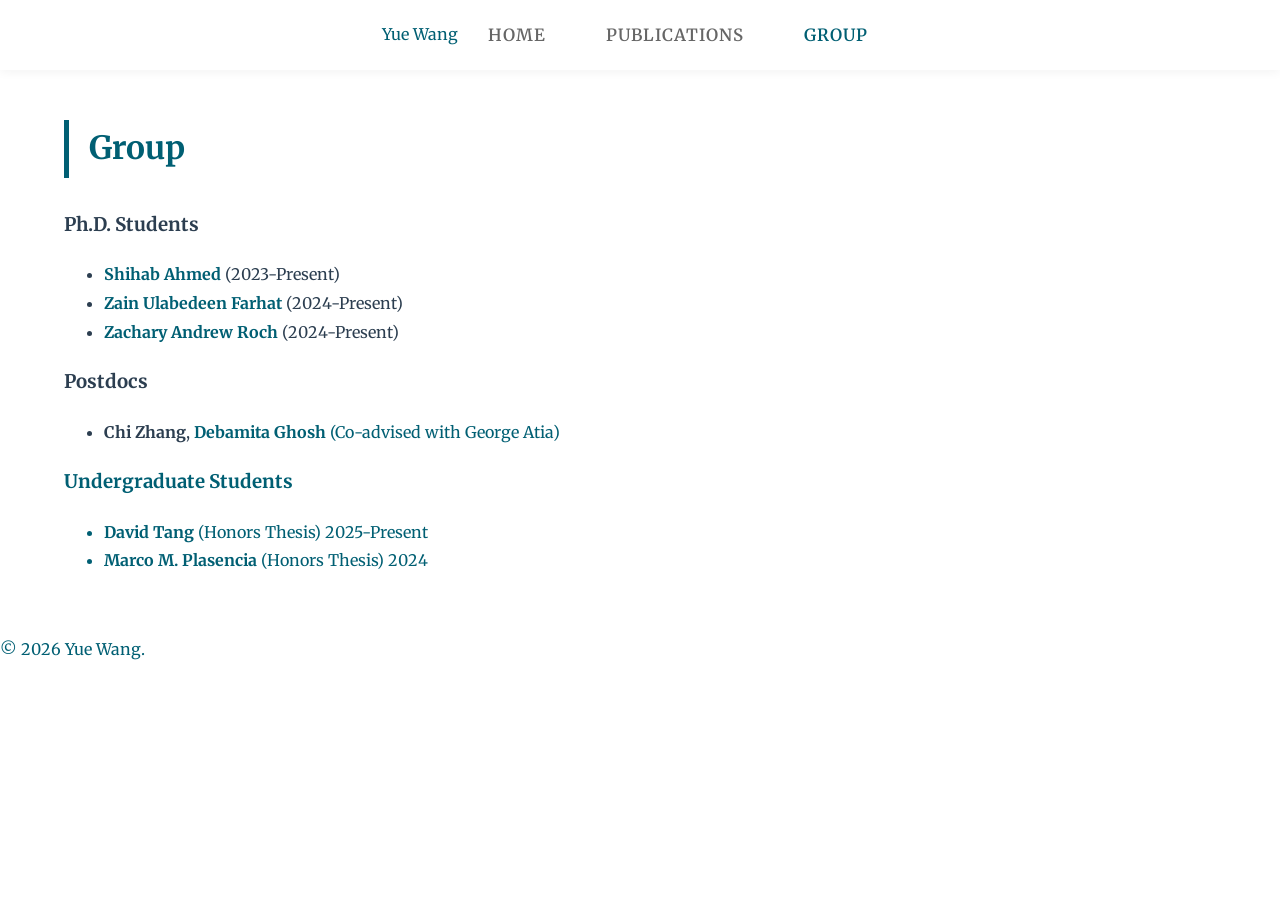
==== group.html @ 693f9444 "Update group.html" ====
<!DOCTYPE html>
<html lang="en">
<head>
    <meta charset="UTF-8">
    <meta name="viewport" content="width=device-width, initial-scale=1.0">
    <title>Yue Wang - Group</title>
    <link rel="stylesheet" href="https://fonts.googleapis.com/css2?family=Merriweather:wght@300;400;500;600&display=swap">
    <link rel="stylesheet" href="https://cdnjs.cloudflare.com/ajax/libs/font-awesome/5.15.3/css/all.min.css">
    <link rel="stylesheet" href="styles.css">
</head>
<body>
    <nav class="navbar">
        <div class="nav-container">
            <a href="index.html" class="nav-logo">Yue Wang</a>
            <ul class="nav-links">
                <li><a href="index.html">Home</a></li>
                <li><a href="publications.html">Publications</a></li>
                <li><a href="group.html" class="active">Group</a></li>
            </ul>
        </div>
    </nav>

    <main class="container">
        <section id="group">
            <h2>Group</h2>
            <div class="group-category">
                <h3>Ph.D. Students</h3>
                <ul class="member-list">
                    <li><strong><a href="https://scholar.google.com/citations?user=rnjZ5TsAAAAJ">Shihab Ahmed</a></strong> (2023-Present)</li>
                    <li><strong><a href="https://scholar.google.com/citations?user=D2qVJCsAAAAJ">Zain Ulabedeen Farhat</a></strong> (2024-Present)</li>
                    <li><strong><a href="https://scholar.google.com/citations?user=ZyR7ZvEAAAAJ">Zachary Andrew Roch</a></strong> (2024-Present)</li>
                </ul>
            </div>
            <div class="group-category">
                <h3>Postdocs</h3>
                <ul class="member-list">
                    <li><strong>Chi Zhang</strong>, <strong><a href="https://scholar.google.com/citations?user=lnEnqvkAAAAJ&hl=en">Debamita Ghosh</strong> (Co-advised with George Atia)</li>
                </ul>
            </div>
            <div class="group-category">
                <h3>Undergraduate Students</h3>
                <ul class="member-list">
                    <li><strong>David Tang</strong> (Honors Thesis) 2025-Present</li>
                    <li><strong>Marco M. Plasencia</strong> (Honors Thesis) 2024</li>
                </ul>
            </div>
        </section>
    </main>

    <footer>
        <p>&copy; 2026 Yue Wang.</p>
    </footer>
</body>
</html>
---- styles.css ----
/* --- 核心变量：在这里一键改色 --- */
:root {
    --primary-color: #005f73;    /* 专业深青色 */
    --accent-color: #0a9396;     /* 亮青色 */
    --bg-light: #f8f9fa;         /* 浅灰色背景 */
    --text-main: #2c3e50;        /* 主文字颜色 */
    --border-color: #e9ecef;     /* 边框颜色 */
}

body {
    font-family: 'Merriweather', serif;
    margin: 0;
    padding: 0;
    color: var(--text-main);
    background-color: #fff;
    line-height: 1.8;
}

/* --- 导航栏：增加设计感 --- */
.navbar {
    background-color: #fff;
    padding: 20px 0;
    width: 100%;
    position: sticky;
    top: 0;
    z-index: 1000;
    box-shadow: 0 2px 10px rgba(0,0,0,0.05); /* 增加微妙的阴影 */
}

.nav-container {
    width: 90%;
    max-width: 1200px;
    margin: 0 auto;
    display: flex;
    justify-content: center;
}

.nav-links {
    list-style: none;
    display: flex;
    margin: 0;
    padding: 0;
}

.nav-links li {
    margin: 0 30px;
}

.nav-links a {
    color: #666;
    text-decoration: none;
    font-size: 1.05rem;
    font-weight: 600;
    text-transform: uppercase; /* 字母大写更有高级感 */
    letter-spacing: 1px;
    transition: all 0.3s;
}

.nav-links a:hover, .nav-links a.active {
    color: var(--primary-color);
}

/* --- 页面头部：加入浅色背景块区分 --- */
.page-header {
    width: 100%;
    background-color: var(--bg-light); /* 给头部加一个浅灰底色 */
    padding: 60px 0;
    border-bottom: 1px solid var(--border-color);
}

.header-content-simple {
    width: 90%;
    max-width: 1200px;
    margin: 0 auto;
}

.header-content-simple h1 {
    font-size: 3rem;
    margin: 0 0 10px 0;
    color: var(--primary-color); /* 名字改用主题色 */
}

.header-content-simple p {
    font-size: 1.2rem;
    color: #666;
    margin: 0;
}

/* --- 社交链接：变成精致的小标签 --- */
.social-links {
    margin-top: 25px;
}

.social-links a {
    display: inline-flex;
    align-items: center;
    padding: 8px 16px;
    background: #fff;
    border: 1px solid var(--border-color);
    border-radius: 20px;
    margin-right: 15px;
    color: var(--primary-color);
    text-decoration: none;
    font-size: 0.95rem;
    transition: all 0.3s;
    box-shadow: 0 2px 5px rgba(0,0,0,0.02);
}

.social-links a i {
    margin-right: 8px;
    color: var(--accent-color); /* 图标用亮色点缀 */
}

.social-links a:hover {
    background: var(--primary-color);
    color: #fff;
    transform: translateY(-2px);
}

.social-links a:hover i {
    color: #fff;
}

/* --- 主内容区 --- */
.container {
    width: 90%;
    max-width: 1200px;
    margin: 50px auto;
}

section {
    margin-bottom: 60px;
}

h2 {
    font-size: 2rem;
    color: var(--primary-color);
    border-left: 5px solid var(--primary-color); /* 左侧装饰条 */
    padding-left: 20px;
    margin-bottom: 30px;
}

/* --- News 样式：告别单调列表 --- */
.news-list {
    list-style: none;
    padding: 0;
}

.news-list li {
    background: #fff;
    padding: 15px 20px;
    margin-bottom: 10px;
    border-radius: 8px;
    border-left: 3px solid var(--accent-color);
    box-shadow: 2px 2px 10px rgba(0,0,0,0.03);
    transition: transform 0.2s;
}

.news-list li:hover {
    transform: translateX(5px);
}

/* --- 链接样式 --- */
a {
    color: var(--primary-color);
    text-decoration: none;
    border-bottom: 1px solid transparent;
    transition: all 0.3s;
}

a:hover {
    border-bottom: 1px solid var(--primary-color);
}

/* --- 响应式 --- */
@media (max-width: 768px) {
    .nav-links li { margin: 0 10px; }
    .header-content-simple h1 { font-size: 2.2rem; }
}
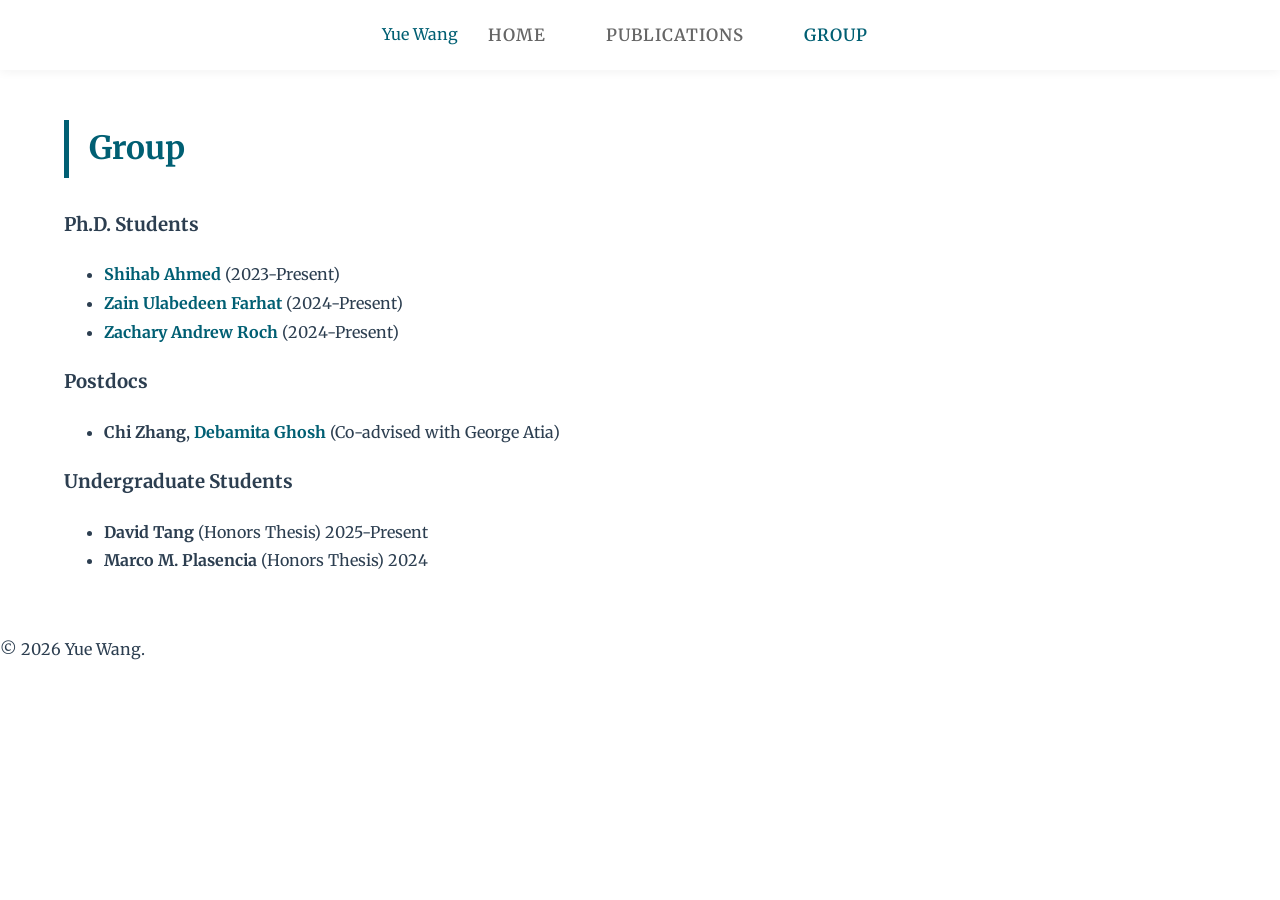
==== commit ef2cc435: "Update group.html" ====
--- a/group.html
+++ b/group.html
@@ -34,7 +34,7 @@
             <div class="group-category">
                 <h3>Postdocs</h3>
                 <ul class="member-list">
-                    <li><strong>Chi Zhang</strong>, <strong><a href="https://scholar.google.com/citations?user=lnEnqvkAAAAJ&hl=en">Debamita Ghosh</strong> (Co-advised with George Atia)</li>
+                    <li><strong>Chi Zhang</strong>, <strong><a href="https://scholar.google.com/citations?user=lnEnqvkAAAAJ&hl=en">Debamita Ghosh</a></strong> (Co-advised with George Atia)</li>
                 </ul>
             </div>
             <div class="group-category">
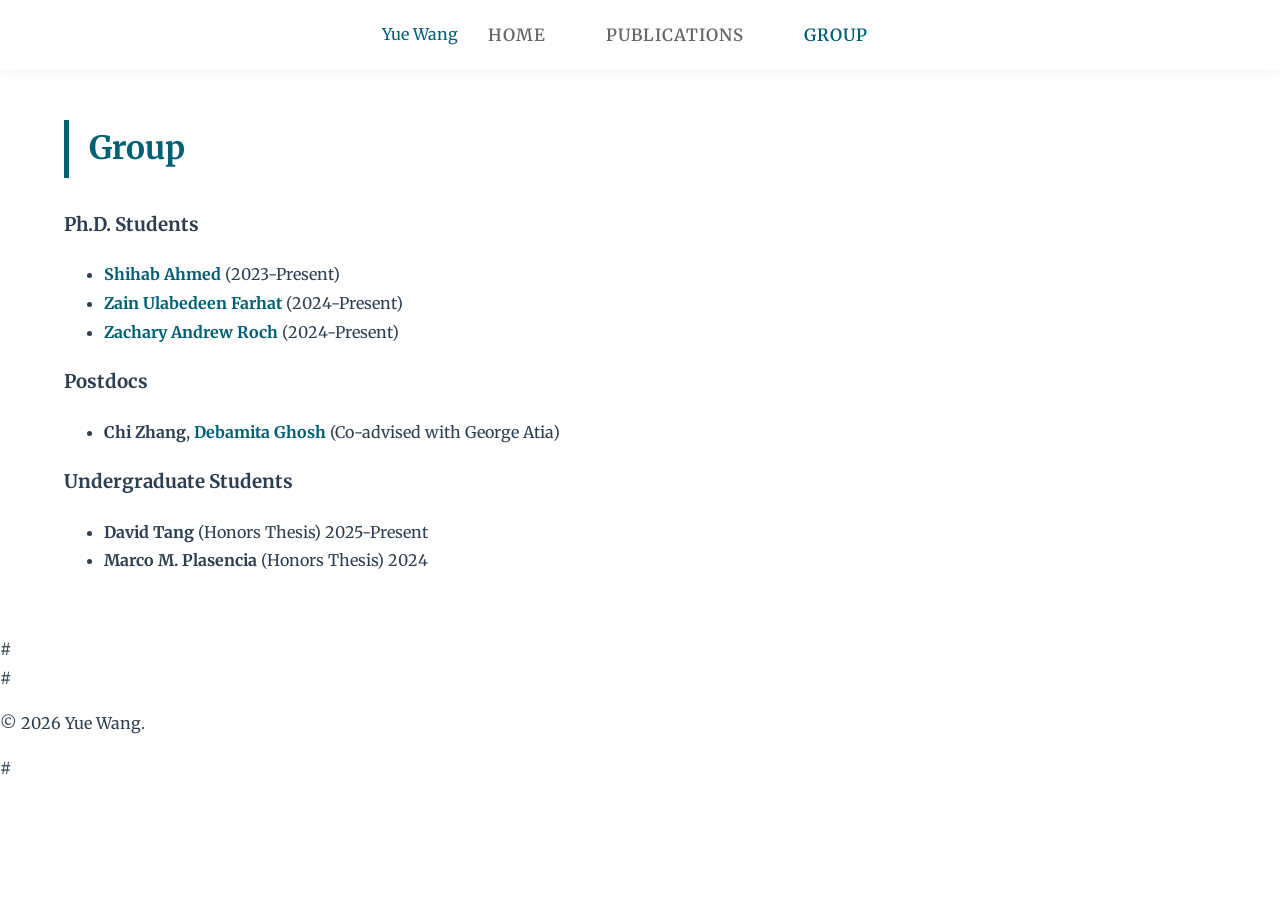
==== commit 6f51b3cf: "Update group.html" ====
--- a/group.html
+++ b/group.html
@@ -47,8 +47,8 @@
         </section>
     </main>
 
-    <footer>
-        <p>&copy; 2026 Yue Wang.</p>
-    </footer>
+   # <footer>
+  #      <p>&copy; 2026 Yue Wang.</p>
+   # </footer>
 </body>
 </html>
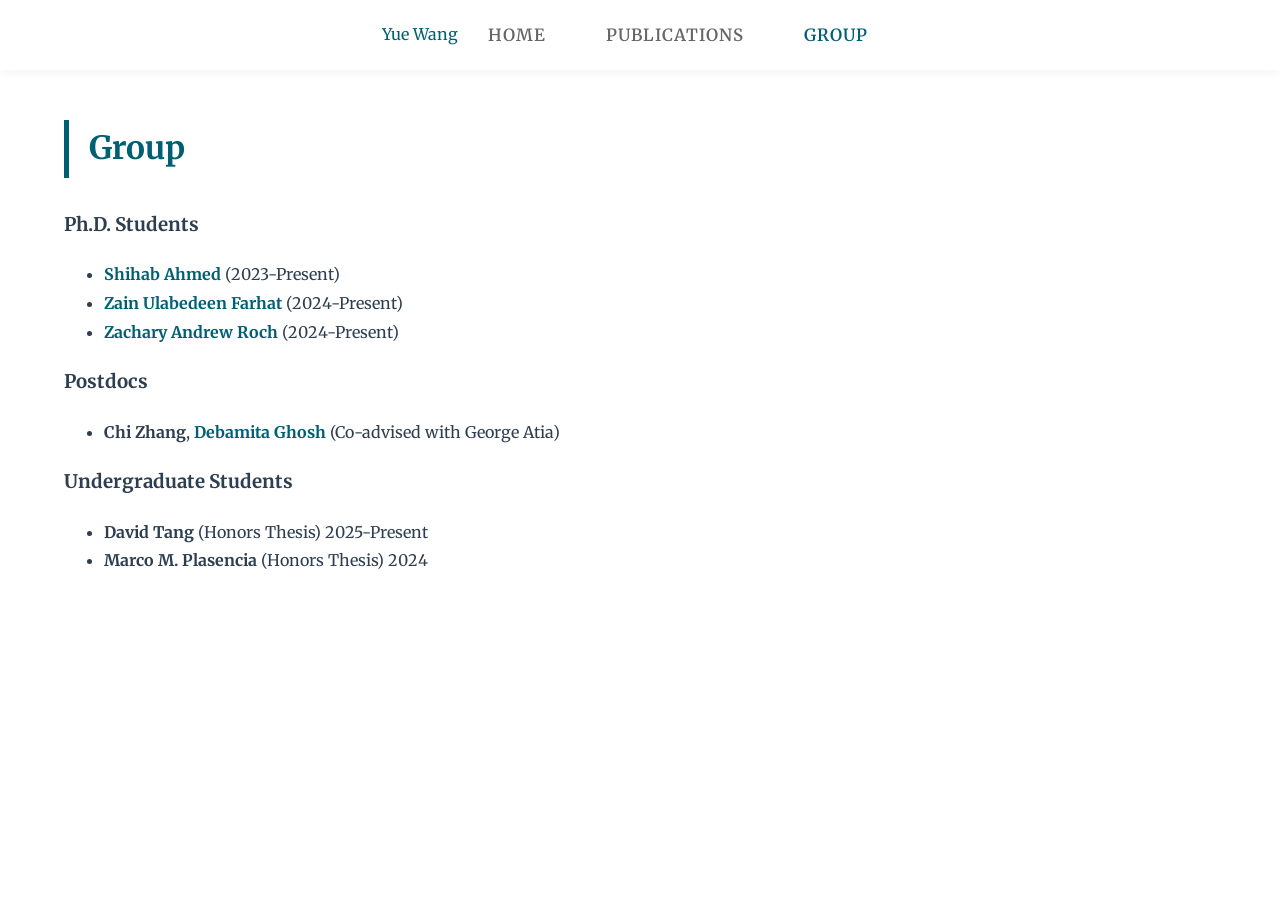
==== commit b892c9df: "Update group.html" ====
--- a/group.html
+++ b/group.html
@@ -47,8 +47,6 @@
         </section>
     </main>
 
-   # <footer>
-  #      <p>&copy; 2026 Yue Wang.</p>
-   # </footer>
+
 </body>
 </html>
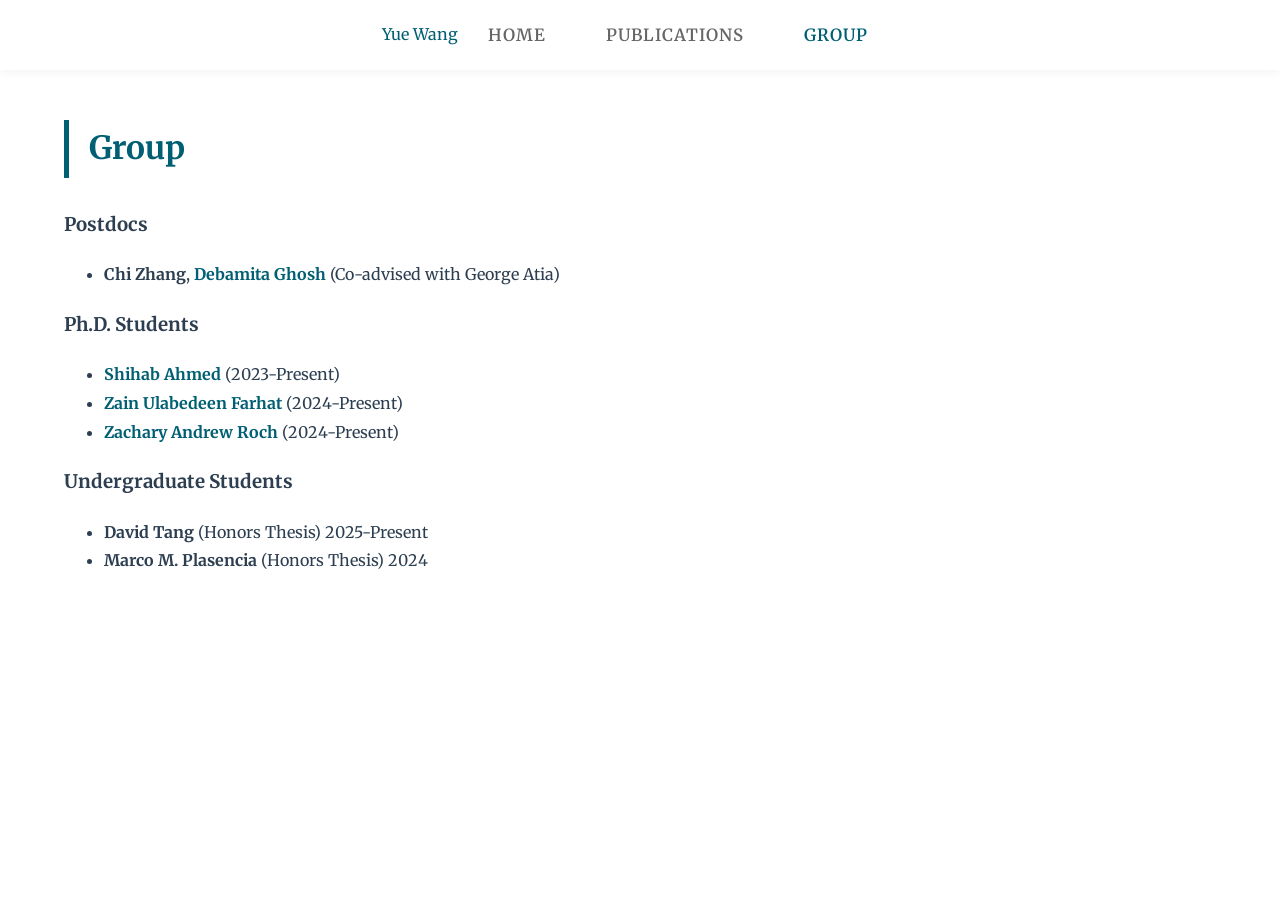
==== commit ef487894: "Update group.html" ====
--- a/group.html
+++ b/group.html
@@ -24,6 +24,12 @@
         <section id="group">
             <h2>Group</h2>
             <div class="group-category">
+                <h3>Postdocs</h3>
+                <ul class="member-list">
+                    <li><strong>Chi Zhang</strong>, <strong><a href="https://scholar.google.com/citations?user=lnEnqvkAAAAJ&hl=en">Debamita Ghosh</a></strong> (Co-advised with George Atia)</li>
+                </ul>
+            </div>
+            <div class="group-category">
                 <h3>Ph.D. Students</h3>
                 <ul class="member-list">
                     <li><strong><a href="https://scholar.google.com/citations?user=rnjZ5TsAAAAJ">Shihab Ahmed</a></strong> (2023-Present)</li>
@@ -31,12 +37,7 @@
                     <li><strong><a href="https://scholar.google.com/citations?user=ZyR7ZvEAAAAJ">Zachary Andrew Roch</a></strong> (2024-Present)</li>
                 </ul>
             </div>
-            <div class="group-category">
-                <h3>Postdocs</h3>
-                <ul class="member-list">
-                    <li><strong>Chi Zhang</strong>, <strong><a href="https://scholar.google.com/citations?user=lnEnqvkAAAAJ&hl=en">Debamita Ghosh</a></strong> (Co-advised with George Atia)</li>
-                </ul>
-            </div>
+            
             <div class="group-category">
                 <h3>Undergraduate Students</h3>
                 <ul class="member-list">
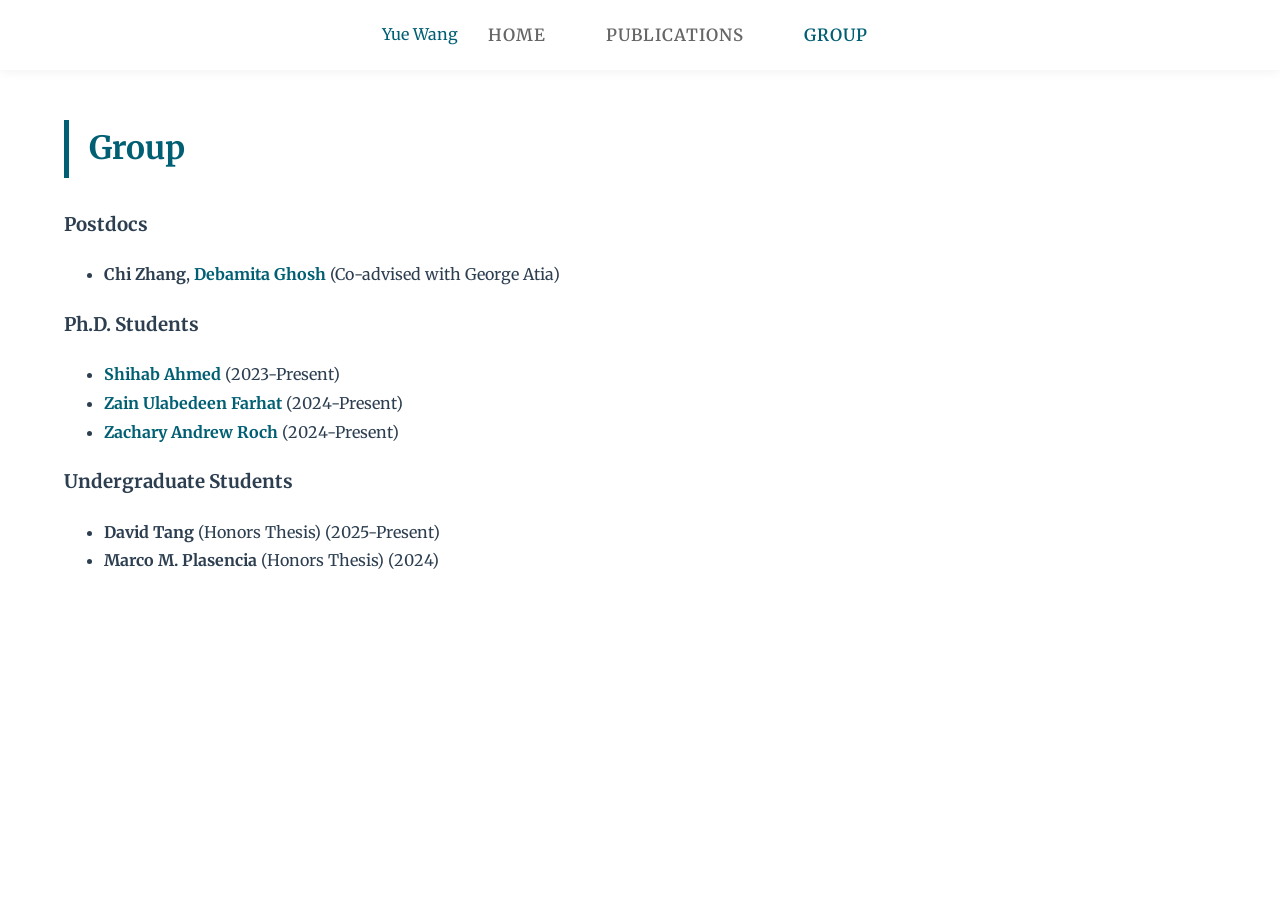
==== commit 360932f0: "Update group.html" ====
--- a/group.html
+++ b/group.html
@@ -41,8 +41,8 @@
             <div class="group-category">
                 <h3>Undergraduate Students</h3>
                 <ul class="member-list">
-                    <li><strong>David Tang</strong> (Honors Thesis) 2025-Present</li>
-                    <li><strong>Marco M. Plasencia</strong> (Honors Thesis) 2024</li>
+                    <li><strong>David Tang</strong> (Honors Thesis) (2025-Present)</li>
+                    <li><strong>Marco M. Plasencia</strong> (Honors Thesis) (2024)</li>
                 </ul>
             </div>
         </section>
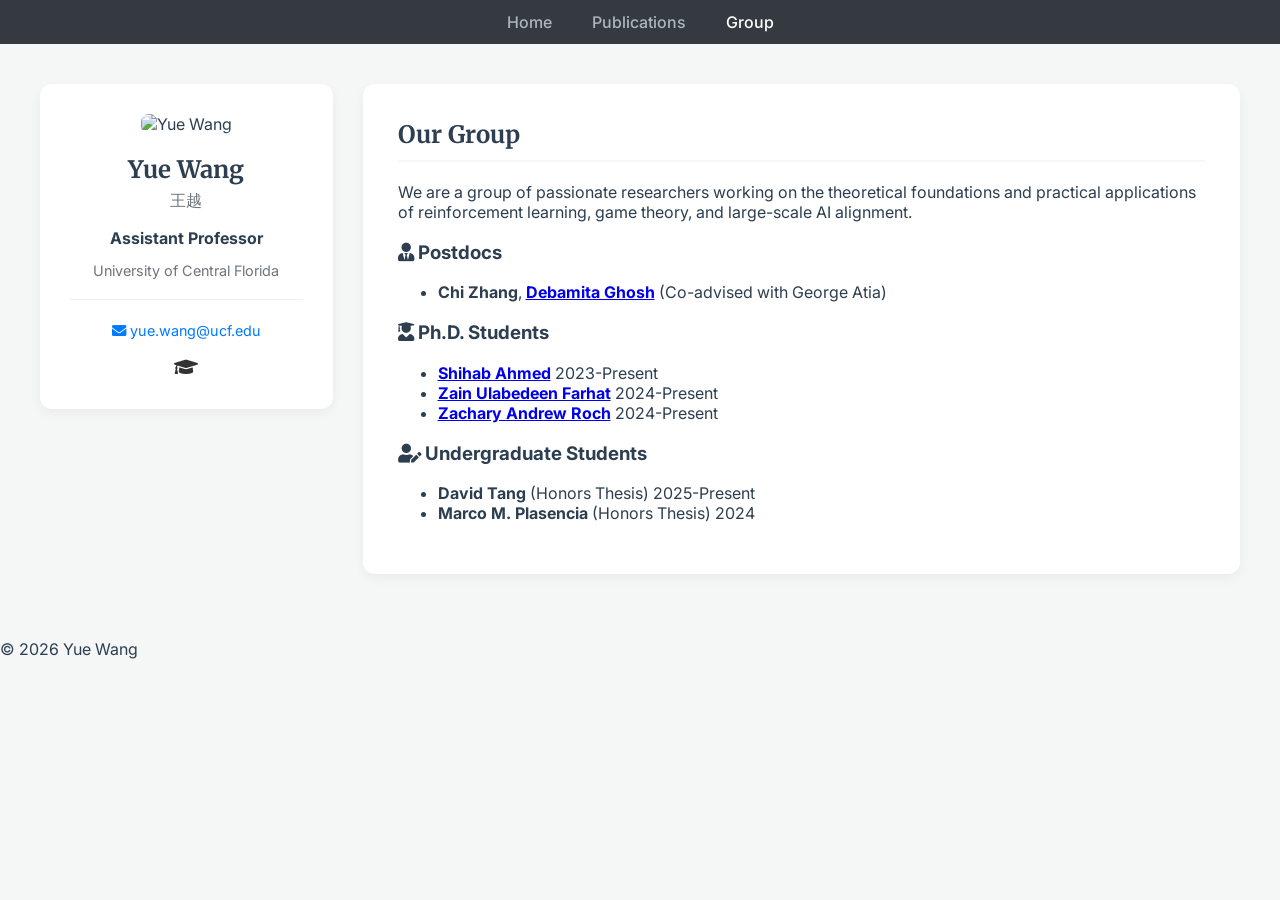
==== commit 289e0ab5: "Update group.html" ====
--- a/group.html
+++ b/group.html
@@ -4,14 +4,14 @@
     <meta charset="UTF-8">
     <meta name="viewport" content="width=device-width, initial-scale=1.0">
     <title>Yue Wang - Group</title>
-    <link rel="stylesheet" href="https://fonts.googleapis.com/css2?family=Merriweather:wght@300;400;500;600&display=swap">
+    <link rel="stylesheet" href="https://fonts.googleapis.com/css2?family=Inter:wght@300;400;600&family=Merriweather:wght@400;700&display=swap">
     <link rel="stylesheet" href="https://cdnjs.cloudflare.com/ajax/libs/font-awesome/5.15.3/css/all.min.css">
     <link rel="stylesheet" href="styles.css">
 </head>
-<body>
+<body class="bg-light">
+
     <nav class="navbar">
         <div class="nav-container">
-            <a href="index.html" class="nav-logo">Yue Wang</a>
             <ul class="nav-links">
                 <li><a href="index.html">Home</a></li>
                 <li><a href="publications.html">Publications</a></li>
@@ -20,34 +20,67 @@
         </div>
     </nav>
 
-    <main class="container">
-        <section id="group">
-            <h2>Group</h2>
-            <div class="group-category">
-                <h3>Postdocs</h3>
-                <ul class="member-list">
-                    <li><strong>Chi Zhang</strong>, <strong><a href="https://scholar.google.com/citations?user=lnEnqvkAAAAJ&hl=en">Debamita Ghosh</a></strong> (Co-advised with George Atia)</li>
-                </ul>
+    <div class="main-layout">
+        <aside class="sidebar">
+            <div class="sidebar-card">
+                <img src="avatar.jpg" alt="Yue Wang" class="avatar">
+                <h1 class="sidebar-name">Yue Wang</h1>
+                <p class="sidebar-name-zh">王越</p>
+                <p class="sidebar-title">Assistant Professor</p>
+                <p class="sidebar-affiliation">University of Central Florida</p>
+                
+                <div class="sidebar-links">
+                    <a href="mailto:yue.wang@ucf.edu" class="email-link">
+                        <i class="fas fa-envelope"></i> yue.wang@ucf.edu
+                    </a>
+                    <div class="social-icons">
+                        <a href="https://scholar.google.com/citations?user=ndMi_z8AAAAJ" title="Google Scholar"><i class="fas fa-graduation-cap"></i></a>
+                    </div>
+                </div>
             </div>
-            <div class="group-category">
-                <h3>Ph.D. Students</h3>
-                <ul class="member-list">
-                    <li><strong><a href="https://scholar.google.com/citations?user=rnjZ5TsAAAAJ">Shihab Ahmed</a></strong> (2023-Present)</li>
-                    <li><strong><a href="https://scholar.google.com/citations?user=D2qVJCsAAAAJ">Zain Ulabedeen Farhat</a></strong> (2024-Present)</li>
-                    <li><strong><a href="https://scholar.google.com/citations?user=ZyR7ZvEAAAAJ">Zachary Andrew Roch</a></strong> (2024-Present)</li>
-                </ul>
-            </div>
+        </aside>
+
+        <div class="content-area">
             
-            <div class="group-category">
-                <h3>Undergraduate Students</h3>
-                <ul class="member-list">
-                    <li><strong>David Tang</strong> (Honors Thesis) (2025-Present)</li>
-                    <li><strong>Marco M. Plasencia</strong> (Honors Thesis) (2024)</li>
-                </ul>
-            </div>
-        </section>
-    </main>
+            <section class="card">
+                <h2>Our Group</h2>
+                <p>We are a group of passionate researchers working on the theoretical foundations and practical applications of reinforcement learning, game theory, and large-scale AI alignment.</p>
+                
+                <div class="group-section">
+                    <h3 class="group-type-title"><i class="fas fa-user-tie"></i> Postdocs</h3>
+                    <ul class="member-list">
+                        <li>
+                            <strong>Chi Zhang</strong>, 
+                            <strong><a href="https://scholar.google.com/citations?user=lnEnqvkAAAAJ&hl=en">Debamita Ghosh</a></strong> 
+                            <span class="member-note">(Co-advised with George Atia)</span>
+                        </li>
+                    </ul>
+                </div>
 
+                <div class="group-section">
+                    <h3 class="group-type-title"><i class="fas fa-user-graduate"></i> Ph.D. Students</h3>
+                    <ul class="member-list">
+                        <li><strong><a href="https://scholar.google.com/citations?user=rnjZ5TsAAAAJ">Shihab Ahmed</a></strong> <span class="member-year">2023-Present</span></li>
+                        <li><strong><a href="https://scholar.google.com/citations?user=D2qVJCsAAAAJ">Zain Ulabedeen Farhat</a></strong> <span class="member-year">2024-Present</span></li>
+                        <li><strong><a href="https://scholar.google.com/citations?user=ZyR7ZvEAAAAJ">Zachary Andrew Roch</a></strong> <span class="member-year">2024-Present</span></li>
+                    </ul>
+                </div>
+
+                <div class="group-section">
+                    <h3 class="group-type-title"><i class="fas fa-user-edit"></i> Undergraduate Students</h3>
+                    <ul class="member-list">
+                        <li><strong>David Tang</strong> <span class="member-note">(Honors Thesis)</span> <span class="member-year">2025-Present</span></li>
+                        <li><strong>Marco M. Plasencia</strong> <span class="member-note">(Honors Thesis)</span> <span class="member-year">2024</span></li>
+                    </ul>
+                </div>
+            </section>
+
+        </div>
+    </div>
+
+    <footer>
+        <p>&copy; 2026 Yue Wang</p>
+    </footer>
 
 </body>
 </html>
--- a/styles.css
+++ b/styles.css
@@ -1,179 +1,108 @@
-/* --- 核心变量：在这里一键改色 --- */
-:root {
-    --primary-color: #005f73;    /* 专业深青色 */
-    --accent-color: #0a9396;     /* 亮青色 */
-    --bg-light: #f8f9fa;         /* 浅灰色背景 */
-    --text-main: #2c3e50;        /* 主文字颜色 */
-    --border-color: #e9ecef;     /* 边框颜色 */
+/* 全局背景设为淡淡的灰色 */
+body {
+    background-color: #f4f7f6; 
+    margin: 0;
+    font-family: 'Inter', sans-serif;
+    color: #2c3e50;
 }
 
-body {
-    font-family: 'Merriweather', serif;
-    margin: 0;
-    padding: 0;
-    color: var(--text-main);
-    background-color: #fff;
-    line-height: 1.8;
+/* 顶部导航 - 保持深色以增加对比度 */
+.navbar {
+    background-color: #343a40;
+    padding: 12px 0;
 }
-
-/* --- 导航栏：增加设计感 --- */
-.navbar {
-    background-color: #fff;
-    padding: 20px 0;
-    width: 100%;
-    position: sticky;
-    top: 0;
-    z-index: 1000;
-    box-shadow: 0 2px 10px rgba(0,0,0,0.05); /* 增加微妙的阴影 */
-}
-
 .nav-container {
-    width: 90%;
     max-width: 1200px;
     margin: 0 auto;
     display: flex;
     justify-content: center;
 }
-
 .nav-links {
     list-style: none;
     display: flex;
     margin: 0;
     padding: 0;
 }
-
-.nav-links li {
-    margin: 0 30px;
+.nav-links li { margin: 0 20px; }
+.nav-links a {
+    color: #adb5bd;
+    text-decoration: none;
+    font-weight: 500;
 }
-
-.nav-links a {
-    color: #666;
-    text-decoration: none;
-    font-size: 1.05rem;
-    font-weight: 600;
-    text-transform: uppercase; /* 字母大写更有高级感 */
-    letter-spacing: 1px;
-    transition: all 0.3s;
-}
-
-.nav-links a:hover, .nav-links a.active {
-    color: var(--primary-color);
-}
-
-/* --- 页面头部：加入浅色背景块区分 --- */
-.page-header {
-    width: 100%;
-    background-color: var(--bg-light); /* 给头部加一个浅灰底色 */
-    padding: 60px 0;
-    border-bottom: 1px solid var(--border-color);
-}
-
-.header-content-simple {
-    width: 90%;
-    max-width: 1200px;
-    margin: 0 auto;
-}
-
-.header-content-simple h1 {
-    font-size: 3rem;
-    margin: 0 0 10px 0;
-    color: var(--primary-color); /* 名字改用主题色 */
-}
-
-.header-content-simple p {
-    font-size: 1.2rem;
-    color: #666;
-    margin: 0;
-}
-
-/* --- 社交链接：变成精致的小标签 --- */
-.social-links {
-    margin-top: 25px;
-}
-
-.social-links a {
-    display: inline-flex;
-    align-items: center;
-    padding: 8px 16px;
-    background: #fff;
-    border: 1px solid var(--border-color);
-    border-radius: 20px;
-    margin-right: 15px;
-    color: var(--primary-color);
-    text-decoration: none;
-    font-size: 0.95rem;
-    transition: all 0.3s;
-    box-shadow: 0 2px 5px rgba(0,0,0,0.02);
-}
-
-.social-links a i {
-    margin-right: 8px;
-    color: var(--accent-color); /* 图标用亮色点缀 */
-}
-
-.social-links a:hover {
-    background: var(--primary-color);
-    color: #fff;
-    transform: translateY(-2px);
-}
-
-.social-links a:hover i {
+.nav-links a.active, .nav-links a:hover {
     color: #fff;
 }
 
-/* --- 主内容区 --- */
-.container {
-    width: 90%;
+/* 响应式布局：左右分布 */
+.main-layout {
+    display: flex;
     max-width: 1200px;
-    margin: 50px auto;
+    margin: 40px auto;
+    gap: 30px;
+    padding: 0 20px;
 }
 
-section {
-    margin-bottom: 60px;
+/* 左侧边栏 */
+.sidebar {
+    flex: 1;
+    min-width: 260px;
+}
+.sidebar-card {
+    background: #fff;
+    border-radius: 12px;
+    padding: 30px;
+    text-align: center;
+    box-shadow: 0 4px 12px rgba(0,0,0,0.05);
+    position: sticky;
+    top: 80px; /* 随滚动固定 */
+}
+.avatar {
+    width: 100%;
+    border-radius: 8px;
+    margin-bottom: 20px;
+}
+.sidebar-name { font-size: 1.5rem; margin: 0; font-family: 'Merriweather', serif; }
+.sidebar-name-zh { color: #6c757d; margin: 5px 0 15px; }
+.sidebar-title { font-weight: bold; margin-bottom: 5px; }
+.sidebar-affiliation { font-size: 0.9rem; color: #6c757d; margin-bottom: 20px; }
+.sidebar-links { border-top: 1px solid #eee; padding-top: 20px; }
+.email-link { text-decoration: none; color: #007bff; font-size: 0.9rem; }
+.social-icons { margin-top: 15px; font-size: 1.2rem; }
+.social-icons a { color: #333; margin: 0 10px; }
+
+/* 右侧内容区 */
+.content-area {
+    flex: 3;
 }
 
-h2 {
-    font-size: 2rem;
-    color: var(--primary-color);
-    border-left: 5px solid var(--primary-color); /* 左侧装饰条 */
-    padding-left: 20px;
-    margin-bottom: 30px;
+/* 卡片通用样式 */
+.card {
+    background: #fff;
+    border-radius: 12px;
+    padding: 35px;
+    margin-bottom: 25px;
+    box-shadow: 0 4px 12px rgba(0,0,0,0.05);
+}
+.card h2 {
+    margin-top: 0;
+    font-family: 'Merriweather', serif;
+    border-bottom: 2px solid #f4f7f6;
+    padding-bottom: 10px;
+    margin-bottom: 20px;
 }
 
-/* --- News 样式：告别单调列表 --- */
-.news-list {
-    list-style: none;
-    padding: 0;
+/* 特定板块样式 */
+.news-list { list-style: none; padding: 0; }
+.news-list li { margin-bottom: 12px; display: flex; }
+.news-list .date {
+    font-weight: bold;
+    color: #007bff;
+    min-width: 85px;
 }
+.warning { color: #d9534f; margin-top: 15px; }
 
-.news-list li {
-    background: #fff;
-    padding: 15px 20px;
-    margin-bottom: 10px;
-    border-radius: 8px;
-    border-left: 3px solid var(--accent-color);
-    box-shadow: 2px 2px 10px rgba(0,0,0,0.03);
-    transition: transform 0.2s;
+/* 手机端适配：变为上下排列 */
+@media (max-width: 992px) {
+    .main-layout { flex-direction: column; }
+    .sidebar-card { position: static; }
 }
-
-.news-list li:hover {
-    transform: translateX(5px);
-}
-
-/* --- 链接样式 --- */
-a {
-    color: var(--primary-color);
-    text-decoration: none;
-    border-bottom: 1px solid transparent;
-    transition: all 0.3s;
-}
-
-a:hover {
-    border-bottom: 1px solid var(--primary-color);
-}
-
-/* --- 响应式 --- */
-@media (max-width: 768px) {
-    .nav-links li { margin: 0 10px; }
-    .header-content-simple h1 { font-size: 2.2rem; }
-}
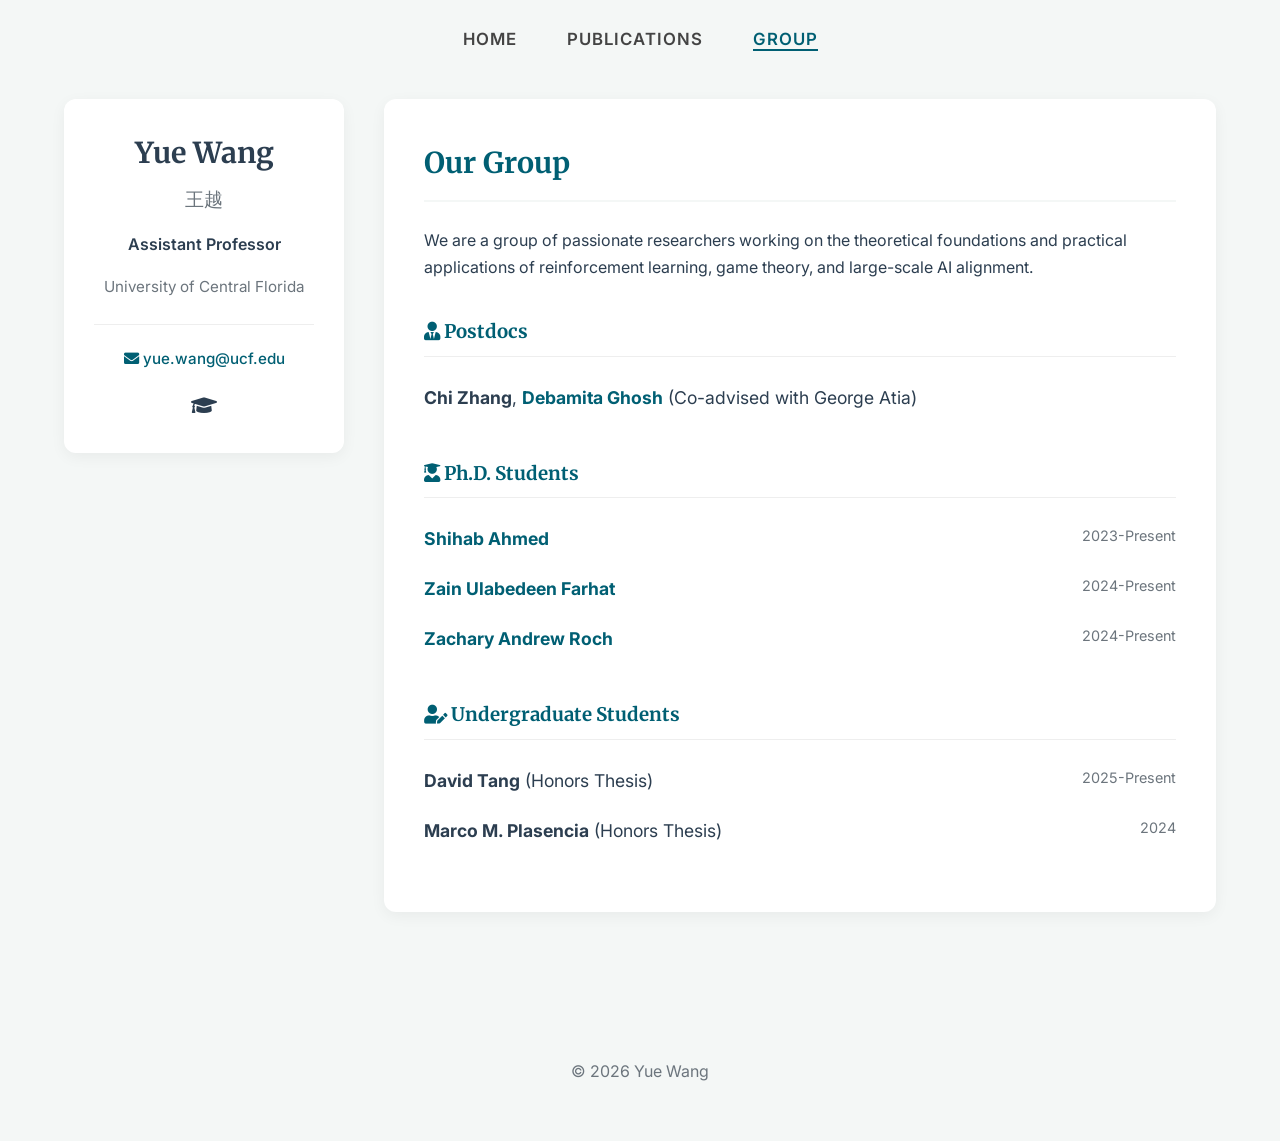
==== commit 1dc3a6eb: "Update group.html" ====
--- a/group.html
+++ b/group.html
@@ -23,7 +23,6 @@
     <div class="main-layout">
         <aside class="sidebar">
             <div class="sidebar-card">
-                <img src="avatar.jpg" alt="Yue Wang" class="avatar">
                 <h1 class="sidebar-name">Yue Wang</h1>
                 <p class="sidebar-name-zh">王越</p>
                 <p class="sidebar-title">Assistant Professor</p>
--- a/styles.css
+++ b/styles.css
@@ -1,108 +1,236 @@
-/* 全局背景设为淡淡的灰色 */
+/* ==========================================================================
+   1. 全局变量与基础设置
+   ========================================================================== */
+:root {
+    --primary-color: #005f73;       /* 专业深青色 */
+    --accent-color: #0a9396;        /* 亮青色（用于日期和强调） */
+    --bg-body: #f4f7f6;            /* 浅灰色背景，用于衬托白色卡片 */
+    --bg-card: #ffffff;            /* 纯白卡片背景 */
+    --text-main: #2c3e50;          /* 主标题颜色 */
+    --text-muted: #6c757d;         /* 辅助文字颜色 */
+    --border-color: #eeeeee;       /* 边框颜色 */
+    --font-header: 'Merriweather', serif;
+    --font-body: 'Inter', -apple-system, sans-serif;
+}
+
+* {
+    box-sizing: border-box;
+}
+
 body {
-    background-color: #f4f7f6; 
+    font-family: var(--font-body);
     margin: 0;
-    font-family: 'Inter', sans-serif;
-    color: #2c3e50;
-}
-
-/* 顶部导航 - 保持深色以增加对比度 */
+    padding: 0;
+    color: var(--text-main);
+    background-color: var(--bg-body);
+    line-height: 1.7;
+}
+
+/* ==========================================================================
+   2. 导航栏 (Navbar) - 透明、链接居中
+   ========================================================================== */
 .navbar {
-    background-color: #343a40;
-    padding: 12px 0;
-}
+    background-color: transparent; 
+    padding: 25px 0;
+    width: 100%;
+    z-index: 1000;
+}
+
 .nav-container {
-    max-width: 1200px;
+    width: 90%;
+    max-width: 1300px;
     margin: 0 auto;
     display: flex;
-    justify-content: center;
-}
+    justify-content: center; /* 确保链接水平居中 */
+    align-items: center;
+}
+
 .nav-links {
     list-style: none;
     display: flex;
     margin: 0;
     padding: 0;
 }
-.nav-links li { margin: 0 20px; }
+
+.nav-links li {
+    margin: 0 25px;
+}
+
 .nav-links a {
-    color: #adb5bd;
+    color: #444;
     text-decoration: none;
-    font-weight: 500;
-}
-.nav-links a.active, .nav-links a:hover {
-    color: #fff;
-}
-
-/* 响应式布局：左右分布 */
+    font-size: 1.05rem;
+    font-weight: 600;
+    text-transform: uppercase;
+    letter-spacing: 1px;
+    transition: color 0.3s;
+}
+
+.nav-links a:hover, 
+.nav-links a.active {
+    color: var(--primary-color);
+    border-bottom: 2px solid var(--primary-color);
+}
+
+/* ==========================================================================
+   3. 核心布局 (Sidebar + Content Area)
+   ========================================================================== */
 .main-layout {
     display: flex;
-    max-width: 1200px;
-    margin: 40px auto;
-    gap: 30px;
-    padding: 0 20px;
-}
-
-/* 左侧边栏 */
+    width: 90%;
+    max-width: 1300px;
+    margin: 20px auto 60px;
+    gap: 40px; /* 侧边栏与内容区的间距 */
+}
+
+/* 左侧固定边栏 */
 .sidebar {
     flex: 1;
-    min-width: 260px;
-}
+    min-width: 280px;
+}
+
 .sidebar-card {
-    background: #fff;
+    background: var(--bg-card);
     border-radius: 12px;
     padding: 30px;
     text-align: center;
-    box-shadow: 0 4px 12px rgba(0,0,0,0.05);
+    box-shadow: 0 4px 15px rgba(0,0,0,0.05);
     position: sticky;
-    top: 80px; /* 随滚动固定 */
-}
+    top: 40px; /* 随页面滚动固定 */
+}
+
 .avatar {
     width: 100%;
-    border-radius: 8px;
+    max-width: 220px;
+    border-radius: 10px;
     margin-bottom: 20px;
 }
-.sidebar-name { font-size: 1.5rem; margin: 0; font-family: 'Merriweather', serif; }
-.sidebar-name-zh { color: #6c757d; margin: 5px 0 15px; }
-.sidebar-title { font-weight: bold; margin-bottom: 5px; }
-.sidebar-affiliation { font-size: 0.9rem; color: #6c757d; margin-bottom: 20px; }
-.sidebar-links { border-top: 1px solid #eee; padding-top: 20px; }
-.email-link { text-decoration: none; color: #007bff; font-size: 0.9rem; }
-.social-icons { margin-top: 15px; font-size: 1.2rem; }
-.social-icons a { color: #333; margin: 0 10px; }
-
-/* 右侧内容区 */
+
+.sidebar-name { 
+    font-size: 1.8rem; /* 调整后的合适大小 */
+    margin: 0; 
+    font-family: var(--font-header); 
+}
+
+.sidebar-name-zh { 
+    color: var(--text-muted); 
+    font-size: 1.2rem;
+    margin: 5px 0 15px; 
+}
+
+.sidebar-title { 
+    font-weight: 600; 
+    margin-bottom: 5px; 
+    color: var(--text-main);
+}
+
+.sidebar-affiliation { 
+    font-size: 0.95rem; 
+    color: var(--text-muted); 
+    margin-bottom: 25px; 
+}
+
+.sidebar-links { 
+    border-top: 1px solid var(--border-color); 
+    padding-top: 20px; 
+}
+
+.email-link { 
+    text-decoration: none; 
+    color: var(--primary-color); 
+    font-weight: 500;
+    font-size: 0.95rem; 
+}
+
+.social-icons { 
+    margin-top: 15px; 
+    font-size: 1.3rem; 
+}
+
+.social-icons a { 
+    color: var(--text-main); 
+    margin: 0 10px; 
+    transition: color 0.3s;
+}
+
+.social-icons a:hover { color: var(--primary-color); }
+
+/* 右侧内容区域 */
 .content-area {
     flex: 3;
 }
 
-/* 卡片通用样式 */
+/* 通用卡片样式 */
 .card {
-    background: #fff;
+    background: var(--bg-card);
     border-radius: 12px;
-    padding: 35px;
-    margin-bottom: 25px;
-    box-shadow: 0 4px 12px rgba(0,0,0,0.05);
-}
+    padding: 40px;
+    margin-bottom: 30px;
+    box-shadow: 0 4px 15px rgba(0,0,0,0.05);
+}
+
 .card h2 {
     margin-top: 0;
-    font-family: 'Merriweather', serif;
-    border-bottom: 2px solid #f4f7f6;
-    padding-bottom: 10px;
-    margin-bottom: 20px;
-}
-
-/* 特定板块样式 */
+    font-family: var(--font-header);
+    font-size: 1.8rem;
+    color: var(--primary-color);
+    border-bottom: 2px solid var(--bg-body);
+    padding-bottom: 12px;
+    margin-bottom: 25px;
+}
+
+/* ==========================================================================
+   4. 特定内容美化 (News, Group, Pubs)
+   ========================================================================== */
+
+/* 新闻列表 */
 .news-list { list-style: none; padding: 0; }
-.news-list li { margin-bottom: 12px; display: flex; }
+.news-list li { 
+    margin-bottom: 15px; 
+    display: flex; 
+    align-items: baseline;
+    font-size: 1.05rem;
+}
 .news-list .date {
     font-weight: bold;
-    color: #007bff;
-    min-width: 85px;
-}
-.warning { color: #d9534f; margin-top: 15px; }
-
-/* 手机端适配：变为上下排列 */
+    color: var(--accent-color);
+    min-width: 90px;
+    font-size: 0.95rem;
+}
+
+/* 论文条目 (配合 scripts.js) */
+.publication-item {
+    padding: 18px 0;
+    border-bottom: 1px solid #f8f9fa;
+}
+.publication-item:last-child { border-bottom: none; }
+.pub-title { font-weight: 600; color: var(--text-main); font-size: 1.1rem; }
+.pub-authors { color: var(--text-muted); font-size: 0.95rem; }
+.pub-venue { color: var(--primary-color); font-style: italic; font-size: 0.95rem; }
+
+/* 课题组成员 */
+.group-section { margin-top: 35px; }
+.group-type-title { font-family: var(--font-header); color: var(--primary-color); border-bottom: 1px solid #eee; padding-bottom: 8px; margin-bottom: 15px; }
+.member-list { list-style: none; padding: 0; }
+.member-list li { padding: 10px 0; font-size: 1.1rem; }
+.member-year { float: right; color: var(--text-muted); font-size: 0.9rem; }
+
+/* 链接通用样式 */
+a { color: var(--primary-color); text-decoration: none; transition: 0.3s; }
+a:hover { text-decoration: underline; }
+
+/* ==========================================================================
+   5. 响应式布局 (适配手机)
+   ========================================================================== */
 @media (max-width: 992px) {
-    .main-layout { flex-direction: column; }
-    .sidebar-card { position: static; }
-}
+    .main-layout { flex-direction: column; width: 95%; }
+    .sidebar-card { position: static; width: 100%; }
+    .content-area { width: 100%; }
+    .member-year { float: none; display: block; margin-top: 4px; }
+}
+
+footer {
+    text-align: center;
+    padding: 40px 0;
+    color: var(--text-muted);
+}
